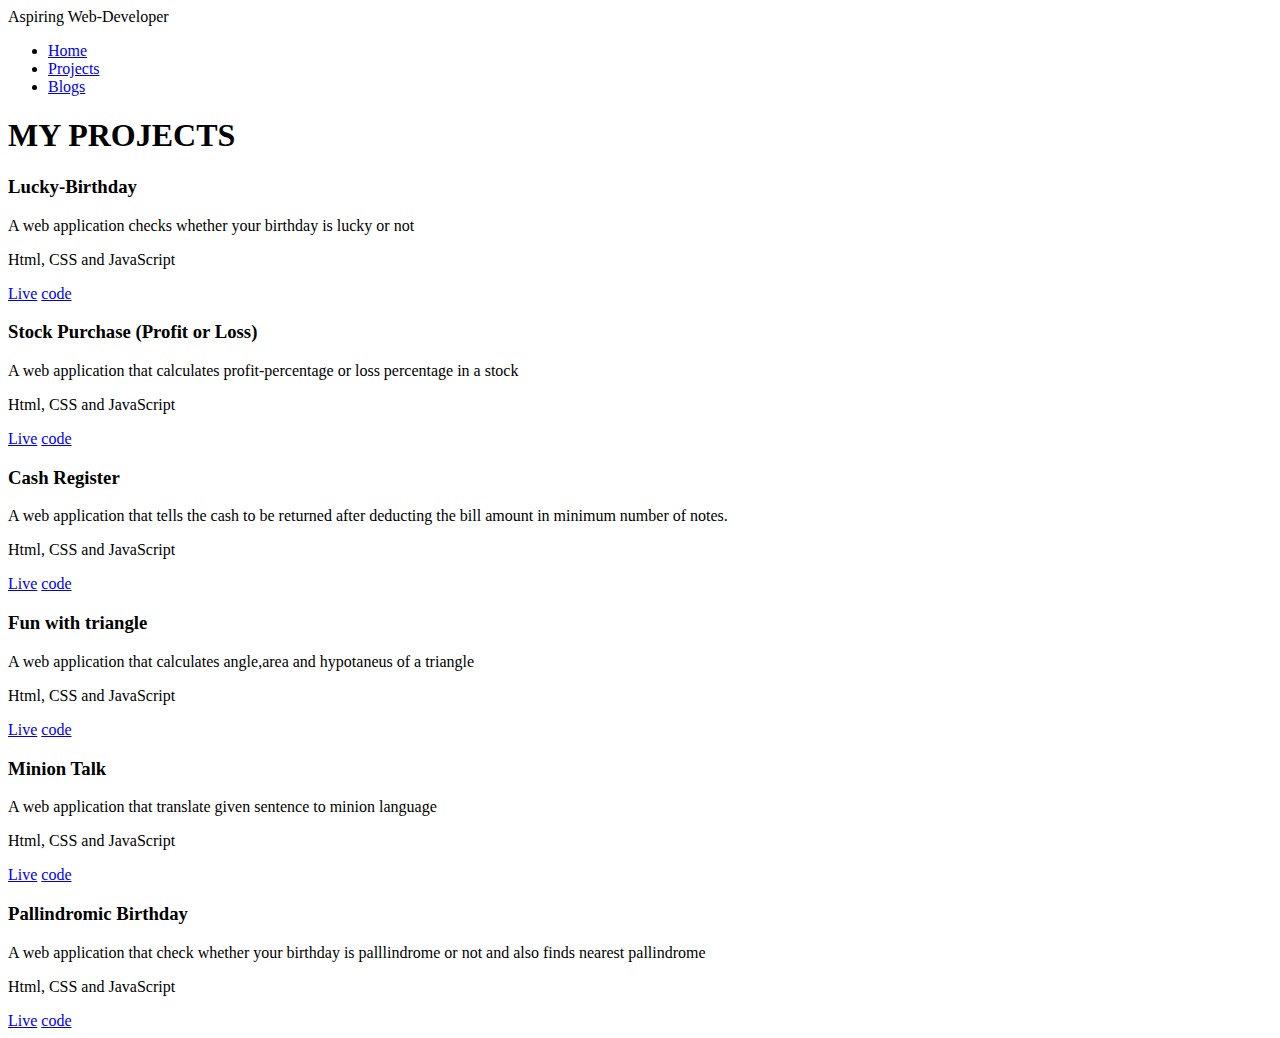
==== projects.html @ dd504967 "Add files via upload" ====
<!DOCTYPE html>
<html lang="en">

<head>
    <meta charset="UTF-8">
    <meta http-equiv="X-UA-Compatible" content="IE=edge">
    <meta name="viewport" content="width=device-width, initial-scale=1.0">
    <link rel="stylesheet" href="css/style.css">
    <title>Projects</title>
</head>

<body>
    <nav class="navigation container">
        <div class="nav-brand">Aspiring Web-Developer</div>
        <ul class="list-non-bullet nav-pills">
            <li class="list-item-inline">
                <a class="link " href="index.html">Home</a>
            </li>

            <li class="list-item-inline">
                <a class="link link-active" href="projects.html">Projects</a>
            </li>
            <li class="list-item-inline">
                <a class="link" href="blogs.html">Blogs</a>
            </li>
        </ul>
    </nav>

    <!-- projects section  -->

    <section>
        <h1 class="head">MY PROJECTS</h1>
        <div class="project-container">
            <div class="project">
                <h3 class="p-title">Lucky-Birthday</h3>
                <p class="p-desc">A web application checks whether your birthday is lucky or not</p>
                <p p-tech>Html, CSS and JavaScript</p>
                <div>
                    <a class="link link-primary" target="_blank"
                        href="https://anuja-birthdaylucky.netlify.app/">Live</a>
                    <a class="link link-secondary" target="_blank"
                        href="https://github.com/Anuja0311/Birthday-Lucky">code</a>
                </div>
            </div>

            <div class="project">
                <h3 class="p-title">Stock Purchase (Profit or Loss)</h3>
                <p class="p-desc">A web application that calculates profit-percentage or loss percentage in a stock</p>
                <p p-tech>Html, CSS and JavaScript</p>
                <div>
                    <a class="link link-primary" target="_blank"
                        href="https://anuja-stockprofitloss.netlify.app/">Live</a>
                    <a class="link link-secondary" target="_blank"
                        href="https://github.com/Anuja0311/stock-profit-loss">code</a>
                </div>
            </div>

            <div class="project">
                <h3 class="p-title">Cash Register</h3>
                <p class="p-desc">A web application that tells the cash to be returned after deducting the bill amount
                    in minimum number of notes.</p>
                <p p-tech>Html, CSS and JavaScript</p>
                <div>
                    <a class="link link-primary" target="_blank"
                        href="https://anuja-cash-register.netlify.app/">Live</a>
                    <a class="link link-secondary" target="_blank"
                        href="https://github.com/Anuja0311/Cash-Register-Manager">code</a>
                </div>
            </div>
            <div class="project">
                <h3 class="p-title">Fun with triangle</h3>
                <p class="p-desc">A web application that calculates angle,area and hypotaneus of a triangle</p>
                <p p-tech>Html, CSS and JavaScript</p>
                <div>
                    <a class="link link-primary" target="_blank"
                        href="https://anuja-funwithtriangle.netlify.app/">Live</a>
                    <a class="link link-secondary" target="_blank"
                        href="https://github.com/Anuja0311/Fun-With-Triangle">code</a>
                </div>
            </div>

            <div class="project">
                <h3 class="p-title">Minion Talk</h3>
                <p class="p-desc">A web application that translate given sentence to minion language</p>
                <p p-tech>Html, CSS and JavaScript</p>
                <div>
                    <a class="link link-primary" target="_blank" href="https://anuja-minion-talk.netlify.app/">Live</a>
                    <a class="link link-secondary" target="_blank"
                        href="https://github.com/Anuja0311/Minion-Talk">code</a>
                </div>
            </div>

            <div class="project">
                <h3 class="p-title">Pallindromic Birthday</h3>
                <p class="p-desc">A web application that check whether your birthday is palllindrome or not and also finds nearest pallindrome</p>
                <p p-tech>Html, CSS and JavaScript</p>
                <div>
                    <a class="link link-primary" target="_blank"
                        href="https://anuja-palindrome-birthday.netlify.app/">Live</a>
                    <a class="link link-secondary" target="_blank"
                        href="https://github.com/Anuja0311/Palindrome-Birthday">code</a>
                </div>
            </div>

        </div>
    </section>

</body>

</html>
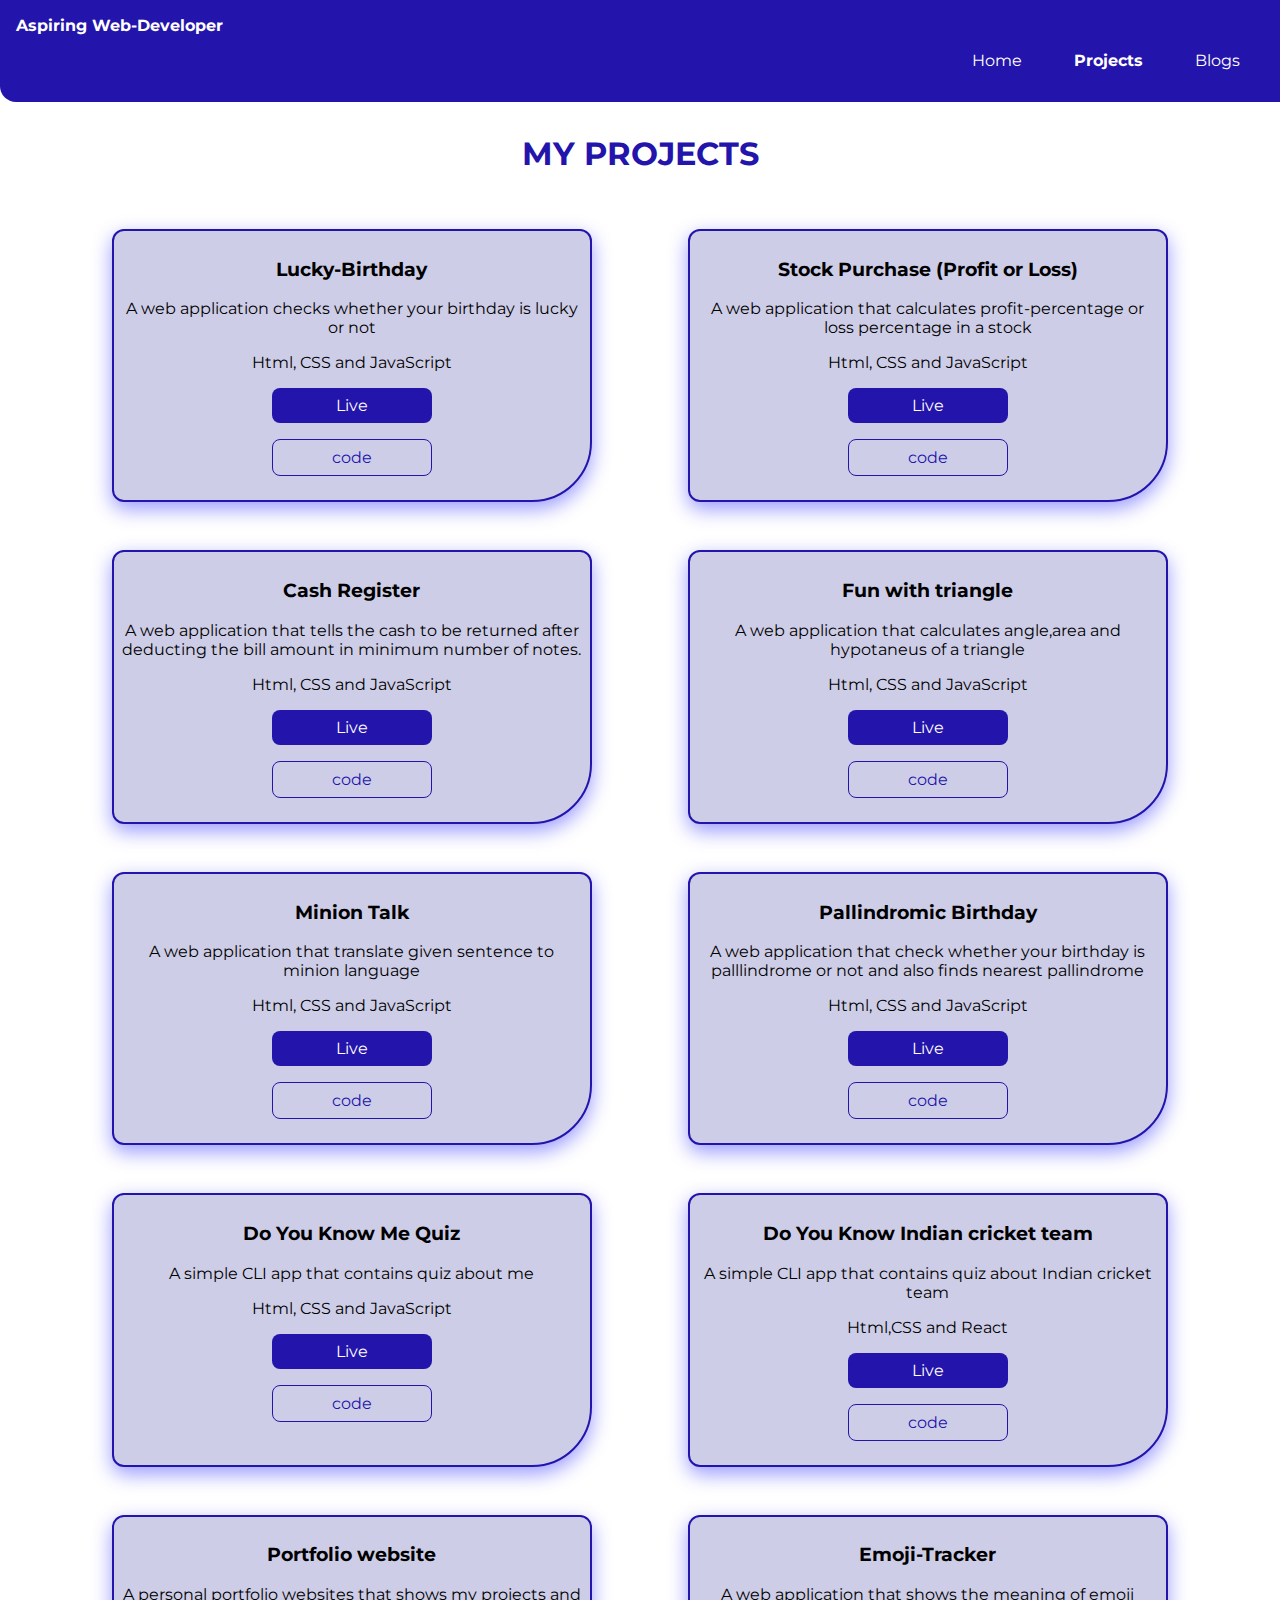
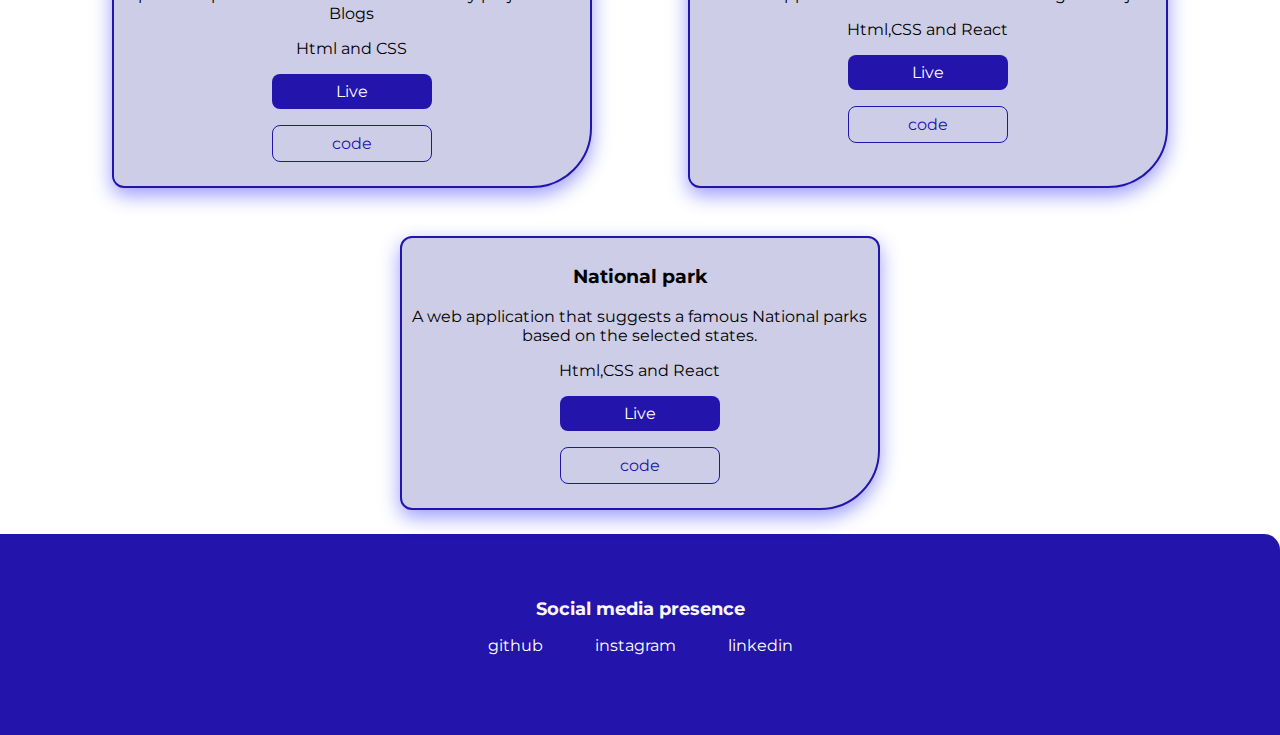
==== commit 5b112fac: "Update projects.html" ====
--- a/projects.html
+++ b/projects.html
@@ -34,7 +34,7 @@
             <div class="project">
                 <h3 class="p-title">Lucky-Birthday</h3>
                 <p class="p-desc">A web application checks whether your birthday is lucky or not</p>
-                <p p-tech>Html, CSS and JavaScript</p>
+                <p class="p-tech">Html, CSS and JavaScript</p>
                 <div>
                     <a class="link link-primary" target="_blank"
                         href="https://anuja-birthdaylucky.netlify.app/">Live</a>
@@ -46,7 +46,7 @@
             <div class="project">
                 <h3 class="p-title">Stock Purchase (Profit or Loss)</h3>
                 <p class="p-desc">A web application that calculates profit-percentage or loss percentage in a stock</p>
-                <p p-tech>Html, CSS and JavaScript</p>
+                <p class="p-tech">Html, CSS and JavaScript</p>
                 <div>
                     <a class="link link-primary" target="_blank"
                         href="https://anuja-stockprofitloss.netlify.app/">Live</a>
@@ -59,7 +59,7 @@
                 <h3 class="p-title">Cash Register</h3>
                 <p class="p-desc">A web application that tells the cash to be returned after deducting the bill amount
                     in minimum number of notes.</p>
-                <p p-tech>Html, CSS and JavaScript</p>
+                <p class="p-tech">Html, CSS and JavaScript</p>
                 <div>
                     <a class="link link-primary" target="_blank"
                         href="https://anuja-cash-register.netlify.app/">Live</a>
@@ -70,7 +70,7 @@
             <div class="project">
                 <h3 class="p-title">Fun with triangle</h3>
                 <p class="p-desc">A web application that calculates angle,area and hypotaneus of a triangle</p>
-                <p p-tech>Html, CSS and JavaScript</p>
+                <p class="p-tech">Html, CSS and JavaScript</p>
                 <div>
                     <a class="link link-primary" target="_blank"
                         href="https://anuja-funwithtriangle.netlify.app/">Live</a>
@@ -82,7 +82,7 @@
             <div class="project">
                 <h3 class="p-title">Minion Talk</h3>
                 <p class="p-desc">A web application that translate given sentence to minion language</p>
-                <p p-tech>Html, CSS and JavaScript</p>
+                <p class="p-tech">Html, CSS and JavaScript</p>
                 <div>
                     <a class="link link-primary" target="_blank" href="https://anuja-minion-talk.netlify.app/">Live</a>
                     <a class="link link-secondary" target="_blank"
@@ -92,8 +92,9 @@
 
             <div class="project">
                 <h3 class="p-title">Pallindromic Birthday</h3>
-                <p class="p-desc">A web application that check whether your birthday is palllindrome or not and also finds nearest pallindrome</p>
-                <p p-tech>Html, CSS and JavaScript</p>
+                <p class="p-desc">A web application that check whether your birthday is palllindrome or not and also
+                    finds nearest pallindrome</p>
+                <p class="p-tech">Html, CSS and JavaScript</p>
                 <div>
                     <a class="link link-primary" target="_blank"
                         href="https://anuja-palindrome-birthday.netlify.app/">Live</a>
@@ -102,9 +103,85 @@
                 </div>
             </div>
 
+            <div class="project">
+                <h3 class="p-title">Do You Know Me Quiz</h3>
+                <p class="p-desc">A simple CLI app that contains quiz about me</p>
+                <p class="p-tech">Html, CSS and JavaScript</p>
+                <div>
+                    <a class="link link-primary" target="_blank"
+                        href="https://replit.com/@AnujaPatel/Do-You-Know-Me-Quiz?embed=1&output=1">Live</a>
+                    <a class="link link-secondary" target="_blank"
+                        href="https://github.com/Anuja0311/know-indian-team">code</a>
+                </div>
+            </div>
+            <div class="project">
+                <h3 class="p-title">Do You Know Indian cricket team</h3>
+                <p class="p-desc">A simple CLI app that contains quiz about Indian cricket team</p>
+                <p class="p-tech">Html,CSS and React</p>
+                <div>
+                    <a class="link link-primary" target="_blank" href="https://replit.com/@AnujaPatel/know-indian-team?embed=1&output=1">Live</a>
+                    <a class="link link-secondary" target="_blank"
+                        href="https://github.com/Anuja0311/know-indian-team">code</a>
+                </div>
+            </div>
+            <div class="project">
+                <h3 class="p-title">Portfolio website</h3>
+                <p class="p-desc">A personal portfolio websites that shows my projects and Blogs</p>
+                <p class="p-tech">Html and CSS</p>
+                <div>
+                    <a class="link link-primary" target="_blank" href="https://anujapatel.netlify.app/">Live</a>
+                    <a class="link link-secondary" target="_blank"
+                        href="https://github.com/Anuja0311/portfolio">code</a>
+                </div>
+            </div>
+
+            <div class="project">
+                <h3 class="p-title">Emoji-Tracker</h3>
+                <p class="p-desc">A web application that shows the meaning of emoji</p>
+                <p class="p-tech">Html,CSS and React</p>
+                <div>
+                    <a class="link link-primary" target="_blank" href="https://anuja-emoji-tracker.netlify.app/">Live</a>
+                    <a class="link link-secondary" target="_blank"
+                        href="https://github.com/Anuja0311/Emoji-Tracker">code</a>
+                </div>
+            </div>
+
+            <div class="project">
+                <h3 class="p-title">National park</h3>
+                <p class="p-desc">A web application that suggests a famous National parks based on the selected states.</p>
+                <p class="p-tech">Html,CSS and React</p>
+                <div>
+                    <a class="link link-primary" target="_blank" href="https://anuja-national-park.netlify.app/">Live</a>
+                    <a class="link link-secondary" target="_blank"
+                        href="https://github.com/Anuja0311/National-park">code</a>
+                </div>
+            </div>
+
         </div>
     </section>
 
+    <footer class="footer">
+        <div class="footer-header">Social media presence</div>
+        <ul class="social-links list-non-bullet">
+            <li class="list-item-inline">
+                <a class="link" target="_blank" href="https://github.com/Anuja0311">
+                    github
+                </a>
+            </li>
+            <li class="list-item-inline">
+                <a class="link" target="_blank" href="https://www.instagram.com/__anuja__0311/?r=nametag">
+                    instagram
+                </a>
+            </li>
+            <li class="list-item-inline">
+                <a class="link" target="_blank" href="https://www.linkedin.com/in/anuja-patel-880a9322b/">
+                    linkedin
+                </a>
+            </li>
+
+        </ul>
+    </footer>
+
 </body>
 
-</html>+</html>
--- a/css/style.css
+++ b/css/style.css
@@ -0,0 +1,291 @@
+@import url('https://fonts.googleapis.com/css2?family=Montserrat:wght@400;700&display=swap');
+
+:root {
+    --primary-color: #2314ac;
+    --off-white: #cdcde7;
+    --dark-gray: #6146f8;
+}
+
+body {
+    font-family: 'Montserrat', sans-serif;
+    margin: 0px;
+    box-sizing: border-box;
+}
+
+hr {
+    margin: 1rem 0rem;
+}
+
+/** spaces **/
+
+.margin-md {
+    margin: 2rem;
+}
+
+/** container **/
+.container {
+    padding: 0rem 1rem;
+}
+
+.container-center {
+    max-width: 600px;
+    margin: auto;
+}
+
+/** links **/
+.link {
+    box-sizing: border-box;
+    text-decoration: none;
+    padding: 0.5rem 1rem;
+}
+
+.link-primary {
+    background-color: var(--primary-color);
+    border-radius: 0.5rem;
+    color: white;
+    display: block;
+    max-width: 160px;
+    margin: 1rem auto;
+
+}
+
+.link-secondary {
+    color: var(--primary-color);
+    border-radius: 0.5rem;
+    border: 1px solid var(--primary-color);
+    display: block;
+    max-width: 160px;
+    margin: 1rem auto;
+}
+
+/** look into BEM naming convention for CSS **/
+
+/** lists **/
+
+.list-non-bullet {
+    list-style: none;
+    padding-inline-start: 0px;
+}
+
+.list-item-inline {
+    display: inline;
+    padding: 0rem 0.5rem;
+}
+
+/** navigation **/
+
+.navigation {
+    background-color: var(--primary-color);
+    color: white;
+    padding: 1rem;
+    border-bottom-left-radius: 1rem;
+}
+
+.navigation .nav-brand {
+    font-weight: bold;
+}
+
+.navigation .nav-pills {
+    text-align: right;
+}
+
+.navigation .link {
+    color: white;
+}
+
+.navigation .link-active {
+    font-weight: bold;
+}
+
+/** header **/
+
+.hero {
+    padding: 2rem;
+    padding-top: 3rem;
+
+}
+
+.hero .hero-img {
+
+    width: 300px;
+    display: block;
+    margin: auto;
+}
+
+.hero .hero-heading {
+    text-align: center;
+    padding-top: 1rem;
+    color: var(--dark-gray);
+}
+
+.hero .hero-heading .heading-inverted {
+    color: var(--primary-color);
+}
+
+/** sections **/
+.logo1 {
+    width: 100px;
+    display: inline;
+    margin: auto;
+
+}
+
+.logo2 {
+    width: 100px;
+    display: inline;
+    margin: auto;
+
+}
+
+.logo3 {
+    width: 100px;
+    display: inline;
+    margin: auto;
+
+}
+
+.logo4 {
+    width: 100px;
+    display: inline;
+    margin: auto;
+}
+
+.logo5 {
+    width: 100px;
+    display: inline;
+    margin: auto;
+}
+
+.section {
+    padding: 1rem;
+
+}
+
+.section h1 {
+    text-align: center;
+
+}
+
+.ow {
+    background-color: var(--off-white);
+
+}
+
+.section p {
+    width: 10px;
+    display: inline;
+    margin: auto;
+}
+
+.skill {
+    display: flex;
+    justify-content: space-around;
+    flex-wrap: wrap;
+}
+
+.skill p {
+    display: flex;
+    justify-content: center;
+    align-items: center;
+}
+
+
+
+/* projects */
+.project-container {
+    display: flex;
+    justify-content: space-around;
+    flex-wrap: wrap;
+    width: 90%;
+    margin: auto;
+}
+
+.project {
+    width: 40%;
+    padding: 0.5rem;
+    border: 2px solid var(--primary-color);
+    background-color: var(--off-white);
+    margin: 1.5rem 0;
+    text-align: center;
+    border-radius: 12px 12px 60px;
+    box-shadow: #00f6 0 7px 20px;
+}
+.head{
+    text-align: center;
+    margin: 2rem;
+    color: var(--primary-color);
+}
+
+/* blog */
+.blog-container{
+    display: flex;
+    justify-content: space-around;
+    flex-wrap: wrap;
+    width: 90%;
+    margin: auto;
+}
+.blog{
+    width: 40%;
+    text-align: center;
+    padding: 0.5rem;
+    border: 2px solid var(--primary-color);
+    background-color: var(--off-white);
+    border-radius: 12px 12px 60px;
+    box-shadow: #00f6 0 7px 20px;
+    margin: 1.5rem 0;
+}
+.img{
+    width: 50%;
+    margin: auto;
+}
+/** footers **/
+
+.footer {
+    background-color: var(--primary-color);
+    padding: 4rem 1rem;
+    text-align: center;
+    color: rgb(250, 246, 246);
+    border-top-right-radius: 1rem;
+}
+
+.footer .link {
+    color: white
+}
+
+.footer .footer-header {
+    font-weight: bold;
+    font-size: large;
+}
+
+.footer ul {
+    padding-inline-start: 0px;
+}
+
+/** projects **/
+.showcase-list {
+    padding: 2rem;
+}
+
+/** blogs **/
+.showcase-blog {
+    padding-bottom: 6rem;
+}
+
+@media screen and (max-width:750px) {
+    .project-container {
+        flex-direction: column;
+        align-items: center;
+    }
+    
+    .project {
+        width: 80%;
+    }
+
+    .blog-container{
+        flex-direction: column;
+        align-items: center;
+    }
+    .blog{
+        width: 80%;
+    }
+}
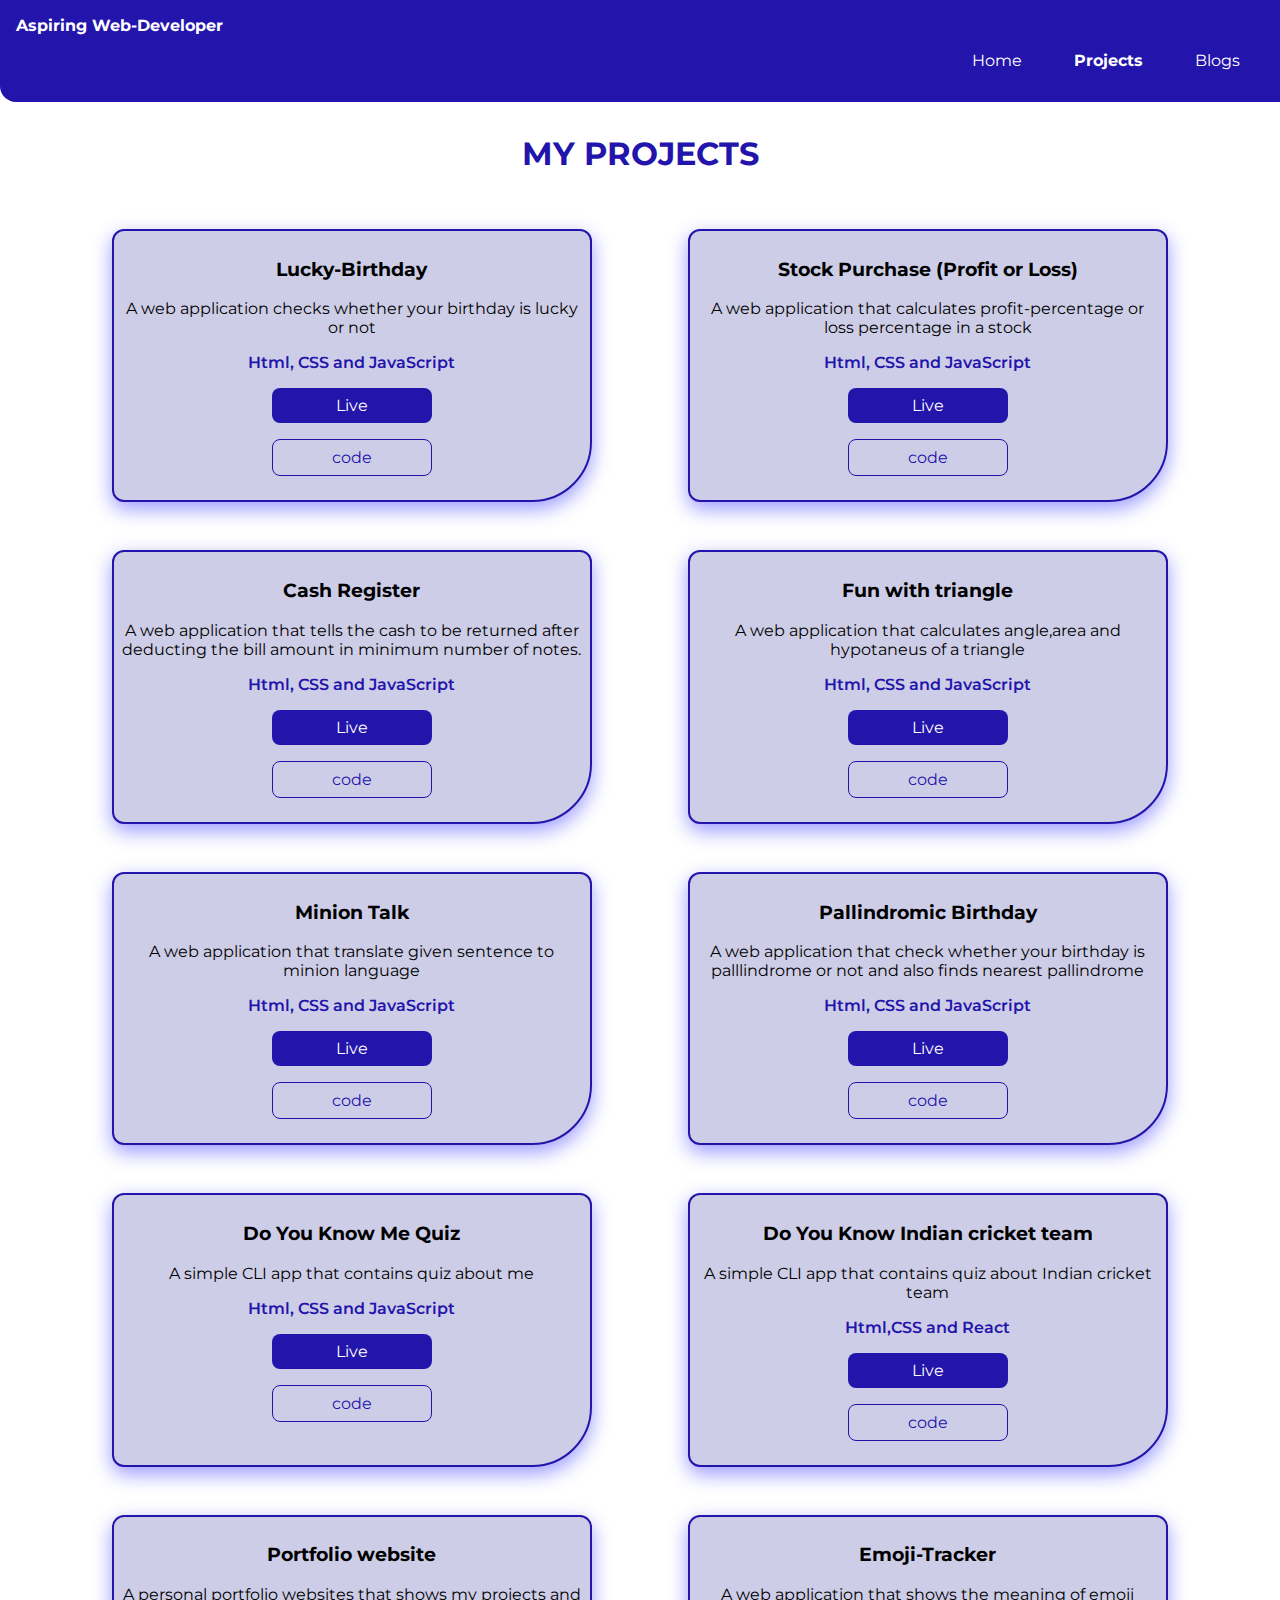
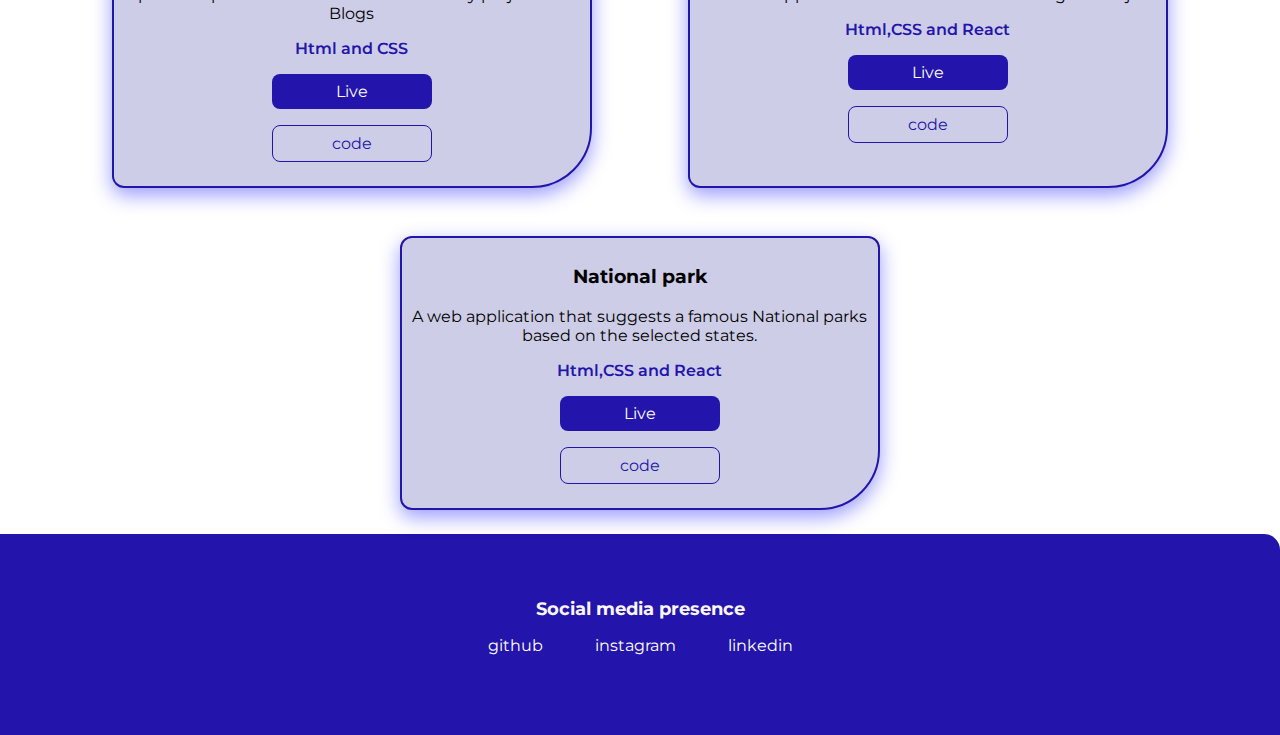
==== commit 2d3f6823: "Update projects.html" ====
--- a/projects.html
+++ b/projects.html
@@ -111,7 +111,7 @@
                     <a class="link link-primary" target="_blank"
                         href="https://replit.com/@AnujaPatel/Do-You-Know-Me-Quiz?embed=1&output=1">Live</a>
                     <a class="link link-secondary" target="_blank"
-                        href="https://github.com/Anuja0311/know-indian-team">code</a>
+                        href="https://github.com/Anuja0311/do-you-know-me">code</a>
                 </div>
             </div>
             <div class="project">
--- a/css/style.css
+++ b/css/style.css
@@ -215,7 +215,11 @@
     margin: 2rem;
     color: var(--primary-color);
 }
-
+.p-tech{
+    font-size: 1rem;
+    color: var(--primary-color);
+    font-weight: 600;
+}
 /* blog */
 .blog-container{
     display: flex;
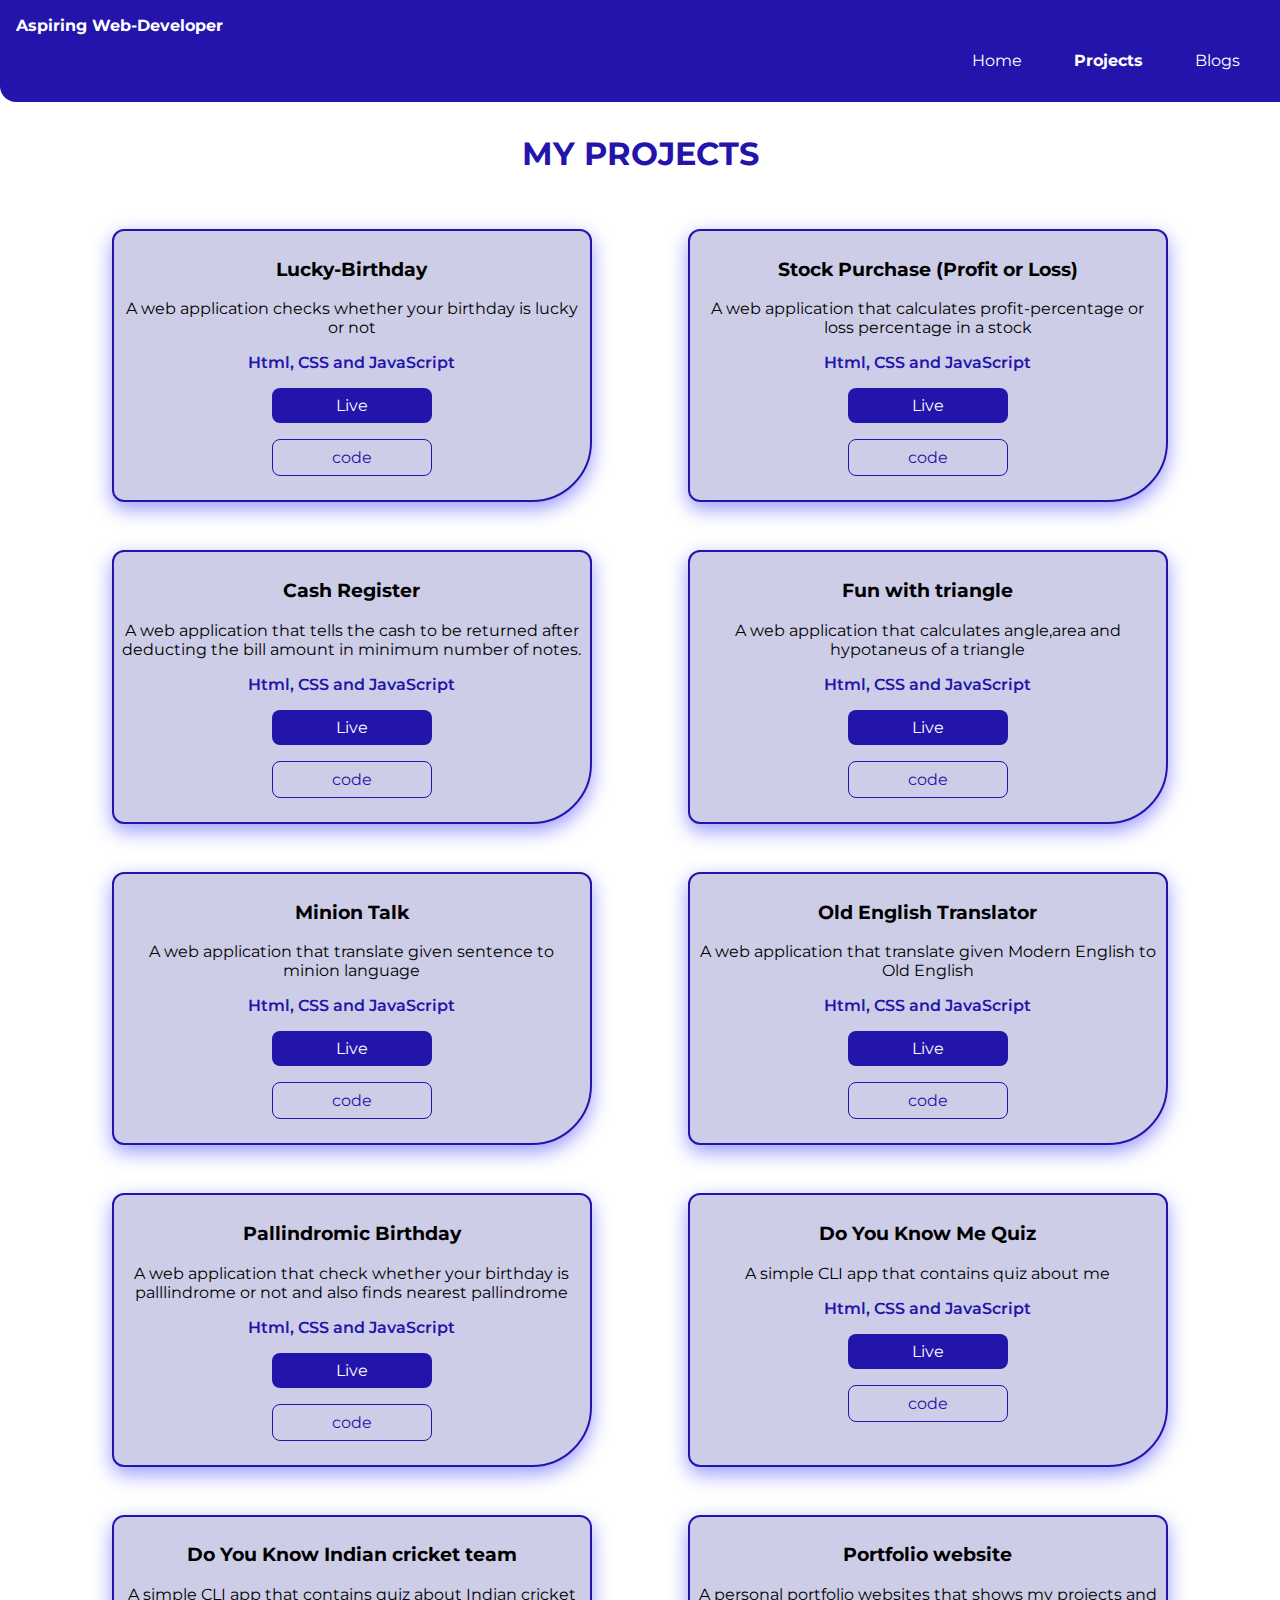
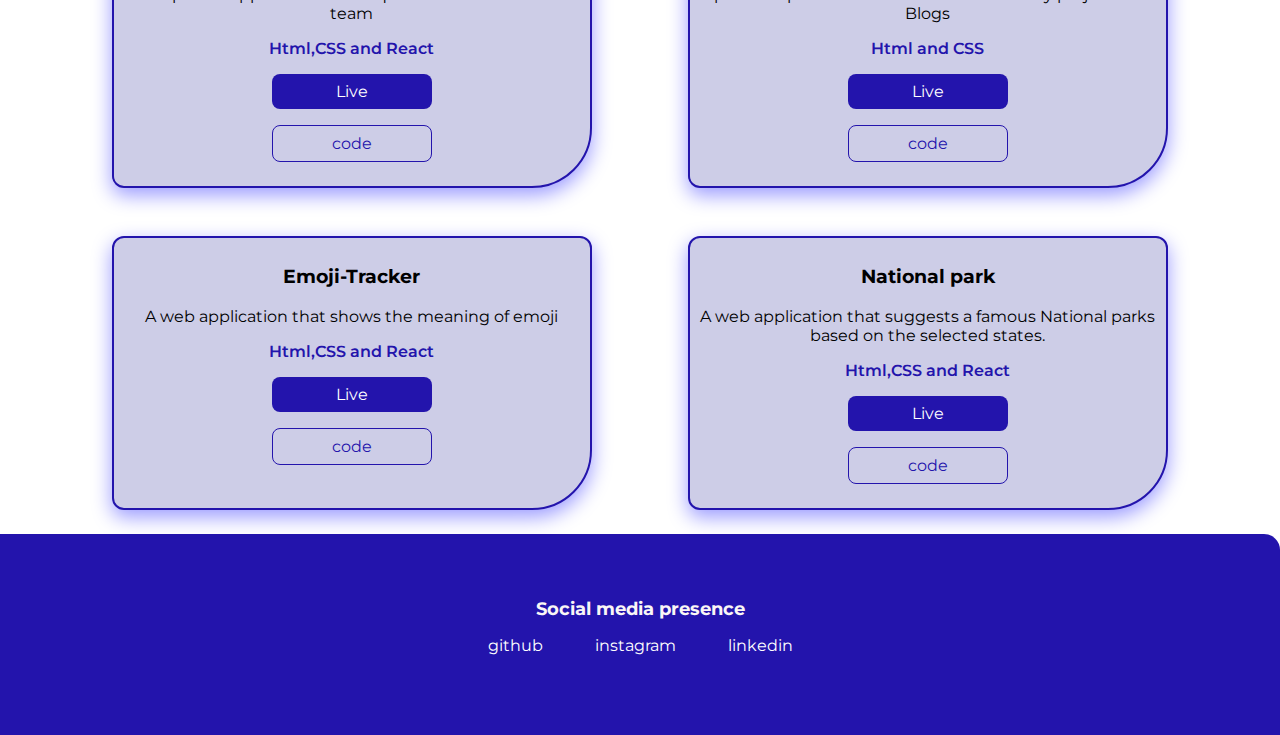
==== commit 9c8e904f: "Update projects.html" ====
--- a/projects.html
+++ b/projects.html
@@ -87,6 +87,17 @@
                     <a class="link link-primary" target="_blank" href="https://anuja-minion-talk.netlify.app/">Live</a>
                     <a class="link link-secondary" target="_blank"
                         href="https://github.com/Anuja0311/Minion-Talk">code</a>
+                </div>
+            </div>
+
+            <div class="project">
+                <h3 class="p-title">Old English Translator</h3>
+                <p class="p-desc">A web application that translate given Modern English to Old English</p>
+                <p class="p-tech">Html, CSS and JavaScript</p>
+                <div>
+                    <a class="link link-primary" target="_blank" href="https://anuja-old-english-translator.netlify.app/">Live</a>
+                    <a class="link link-secondary" target="_blank"
+                        href="https://github.com/Anuja0311/old-english-translator">code</a>
                 </div>
             </div>
 
